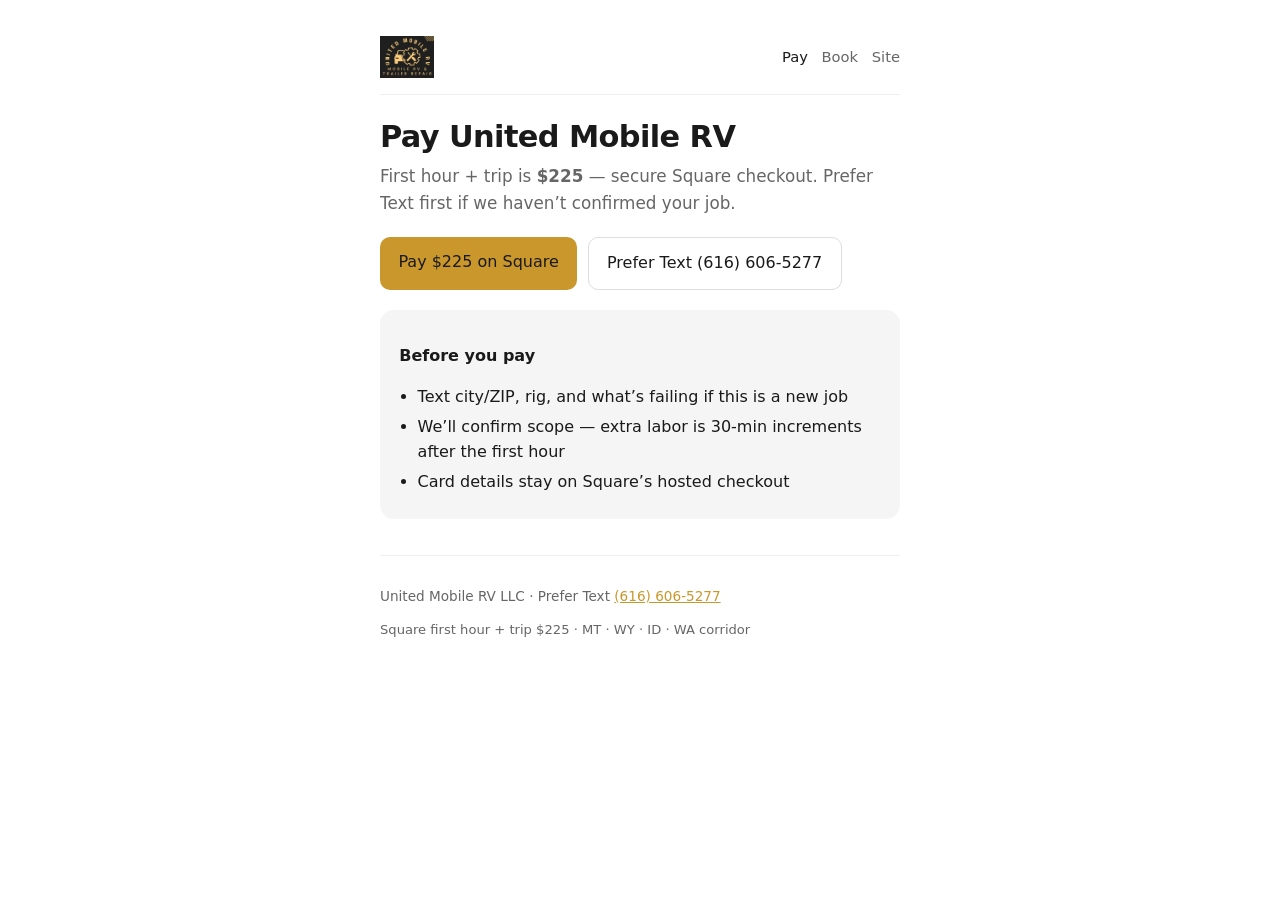
==== index.html @ d43edc6d "fix(pay): Square only — remove Cash App" ====
<!DOCTYPE html>
<html lang="en">
<head>
  <meta charset="utf-8">
  <meta name="viewport" content="width=device-width, initial-scale=1">
  <meta name="theme-color" content="#1A1A1A">
  <title>Pay · United Mobile RV</title>
  <meta name="description" content="Pay United Mobile RV — first hour + trip $225 via Square. Prefer Text (616) 606-5277.">
  <meta name="robots" content="noindex,follow">
  <link rel="icon" href="/assets/brand/favicon-64.png">
  <link rel="stylesheet" href="/assets/styles.css">
</head>
<body>
  <div class="wrap">
    <header>
      <a class="brand" href="/"><img src="/assets/brand/umrt-logo.webp" width="140" height="42" alt="United Mobile RV" fetchpriority="high" decoding="async"></a>
      <nav aria-label="Primary">
        <a href="/" aria-current="page">Pay</a>
        <a href="https://unitedmobilerv.com/book-service/">Book</a>
        <a href="https://united-mobile-rv.pages.dev/">Site</a>
      </nav>
    </header>
    <main>
      <h1>Pay United Mobile RV</h1>
      <p class="lede">First hour + trip is <strong>$225</strong> — secure Square checkout. Prefer Text first if we haven’t confirmed your job.</p>
      <div class="cta">
        <a class="btn" href="https://square.link/u/STB7z2B6" rel="noopener">Pay $225 on Square</a>
        <a class="btn btn-ghost" href="sms:+16166065277">Prefer Text (616) 606-5277</a>
      </div>
      <div class="card">
        <p><strong>Before you pay</strong></p>
        <ul>
          <li>Text city/ZIP, rig, and what’s failing if this is a new job</li>
          <li>We’ll confirm scope — extra labor is 30-min increments after the first hour</li>
          <li>Card details stay on Square’s hosted checkout</li>
        </ul>
      </div>
    </main>
    <footer>
      <p>United Mobile RV LLC · Prefer Text <a href="sms:+16166065277">(616) 606-5277</a></p>
      <p class="fine">Square first hour + trip $225 · MT · WY · ID · WA corridor</p>
    </footer>
  </div>
</body>
</html>
---- assets/styles.css ----
:root{--black:#1A1A1A;--gold:#C9972C;--white:#FFF;--lg:#F5F5F5;--dg:#666;--font:system-ui,-apple-system,Segoe UI,Roboto,sans-serif}
*{box-sizing:border-box}
body{margin:0;font-family:var(--font);color:var(--black);background:var(--white);line-height:1.55}
a{color:var(--gold)}
.wrap{max-width:560px;margin:0 auto;padding:1.25rem 1.25rem 3rem}
header{display:flex;justify-content:space-between;align-items:center;gap:1rem;flex-wrap:wrap;border-bottom:1px solid #eee;padding:1rem 0;margin-bottom:1.5rem}
.brand{display:inline-flex;align-items:center;text-decoration:none}
.brand img{display:block;height:42px;width:auto}
nav{display:flex;flex-wrap:wrap;gap:.85rem;font-size:.92rem}
nav a{text-decoration:none;color:var(--dg)}
nav a:hover,nav a[aria-current="page"]{color:var(--black)}
h1{font-size:clamp(1.55rem,4vw,1.9rem);margin:0 0 .5rem;letter-spacing:-.02em;line-height:1.2}
.lede{color:var(--dg);margin:0 0 1.25rem;font-size:1.05rem}
.card{background:var(--lg);border-radius:14px;padding:1.15rem 1.2rem;margin:1.25rem 0}
.card ul{margin:.5rem 0 0;padding-left:1.15rem}
.card li{margin:.35rem 0}
.cta{display:flex;flex-wrap:wrap;gap:.65rem;margin:1.35rem 0 1rem}
.btn{display:inline-block;border:0;cursor:pointer;padding:.8rem 1.15rem;border-radius:10px;font-weight:700;font:inherit;background:var(--gold);color:var(--black);text-decoration:none}
.btn:hover{filter:brightness(1.05)}
.btn-ghost{background:transparent;border:1px solid #ddd;color:var(--black)}
.pay-grid{display:grid;gap:1rem;margin:1.25rem 0}
@media(min-width:520px){.pay-grid{grid-template-columns:1fr 1fr}}
.pay-opt{background:var(--lg);border-radius:14px;padding:1.1rem;text-align:center}
.pay-opt h2{font-size:1.05rem;margin:0 0 .5rem}
.pay-opt p{margin:0 0 .85rem;font-size:.9rem;color:var(--dg)}
.qr{width:min(180px,70vw);height:auto;margin:.25rem auto .85rem;display:block;border-radius:8px;background:#fff;padding:.35rem}
.note{font-size:.88rem;color:var(--dg);margin:1rem 0 0}
footer{margin-top:2.25rem;padding-top:1rem;border-top:1px solid #eee;font-size:.85rem;color:var(--dg)}
.fine{font-size:.82rem;color:var(--dg)}
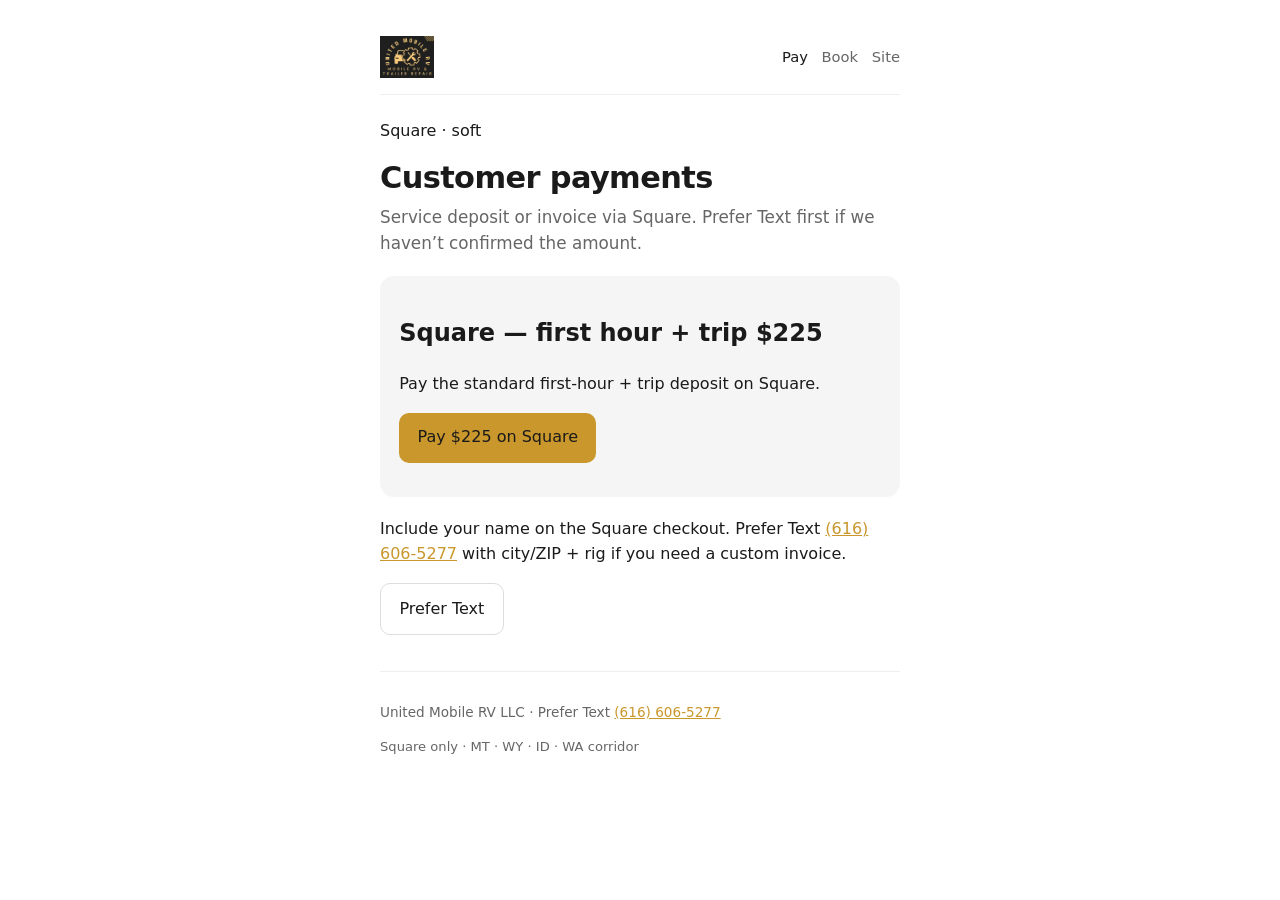
==== commit 6a3e9956: "fix(pay): remove Cash App — Square-only STB7z2B6" ====
--- a/index.html
+++ b/index.html
@@ -3,10 +3,10 @@
 <head>
   <meta charset="utf-8">
   <meta name="viewport" content="width=device-width, initial-scale=1">
+  <title>Pay · United Mobile RV</title>
+  <meta name="description" content="Pay United Mobile RV via Square — first hour + trip $225. Prefer Text (616) 606-5277.">
+  <meta name="robots" content="noindex,follow">
   <meta name="theme-color" content="#1A1A1A">
-  <title>Pay · United Mobile RV</title>
-  <meta name="description" content="Pay United Mobile RV — first hour + trip $225 via Square. Prefer Text (616) 606-5277.">
-  <meta name="robots" content="noindex,follow">
   <link rel="icon" href="/assets/brand/favicon-64.png">
   <link rel="stylesheet" href="/assets/styles.css">
 </head>
@@ -14,31 +14,27 @@
   <div class="wrap">
     <header>
       <a class="brand" href="/"><img src="/assets/brand/umrt-logo.webp" width="140" height="42" alt="United Mobile RV" fetchpriority="high" decoding="async"></a>
-      <nav aria-label="Primary">
+      <nav>
         <a href="/" aria-current="page">Pay</a>
         <a href="https://unitedmobilerv.com/book-service/">Book</a>
         <a href="https://united-mobile-rv.pages.dev/">Site</a>
       </nav>
     </header>
     <main>
-      <h1>Pay United Mobile RV</h1>
-      <p class="lede">First hour + trip is <strong>$225</strong> — secure Square checkout. Prefer Text first if we haven’t confirmed your job.</p>
-      <div class="cta">
-        <a class="btn" href="https://square.link/u/STB7z2B6" rel="noopener">Pay $225 on Square</a>
-        <a class="btn btn-ghost" href="sms:+16166065277">Prefer Text (616) 606-5277</a>
-      </div>
-      <div class="card">
-        <p><strong>Before you pay</strong></p>
-        <ul>
-          <li>Text city/ZIP, rig, and what’s failing if this is a new job</li>
-          <li>We’ll confirm scope — extra labor is 30-min increments after the first hour</li>
-          <li>Card details stay on Square’s hosted checkout</li>
-        </ul>
-      </div>
+      <p class="badge">Square · soft</p>
+      <h1>Customer payments</h1>
+      <p class="lede">Service deposit or invoice via Square. Prefer Text first if we haven’t confirmed the amount.</p>
+      <section class="card pay-opt" aria-labelledby="square-h">
+        <h2 id="square-h">Square — first hour + trip $225</h2>
+        <p>Pay the standard first-hour + trip deposit on Square.</p>
+        <p><a class="btn" href="https://square.link/u/STB7z2B6" rel="noopener">Pay $225 on Square</a></p>
+      </section>
+      <p class="note">Include your name on the Square checkout. Prefer Text <a href="sms:+16166065277">(616) 606-5277</a> with city/ZIP + rig if you need a custom invoice.</p>
+      <p><a class="btn btn-ghost" href="sms:+16166065277">Prefer Text</a></p>
     </main>
     <footer>
       <p>United Mobile RV LLC · Prefer Text <a href="sms:+16166065277">(616) 606-5277</a></p>
-      <p class="fine">Square first hour + trip $225 · MT · WY · ID · WA corridor</p>
+      <p class="fine">Square only · MT · WY · ID · WA corridor</p>
     </footer>
   </div>
 </body>
--- a/assets/styles.css
+++ b/assets/styles.css
@@ -1,29 +1,16 @@
 :root{--black:#1A1A1A;--gold:#C9972C;--white:#FFF;--lg:#F5F5F5;--dg:#666;--font:system-ui,-apple-system,Segoe UI,Roboto,sans-serif}
-*{box-sizing:border-box}
-body{margin:0;font-family:var(--font);color:var(--black);background:var(--white);line-height:1.55}
-a{color:var(--gold)}
-.wrap{max-width:560px;margin:0 auto;padding:1.25rem 1.25rem 3rem}
+*{box-sizing:border-box}body{margin:0;font-family:var(--font);color:var(--black);background:var(--white);line-height:1.55}
+a{color:var(--gold)}.wrap{max-width:560px;margin:0 auto;padding:1.25rem 1.25rem 3rem}
 header{display:flex;justify-content:space-between;align-items:center;gap:1rem;flex-wrap:wrap;border-bottom:1px solid #eee;padding:1rem 0;margin-bottom:1.5rem}
-.brand{display:inline-flex;align-items:center;text-decoration:none}
-.brand img{display:block;height:42px;width:auto}
-nav{display:flex;flex-wrap:wrap;gap:.85rem;font-size:.92rem}
-nav a{text-decoration:none;color:var(--dg)}
+.brand{display:inline-flex;align-items:center;text-decoration:none}.brand img{display:block;height:42px;width:auto}
+nav{display:flex;flex-wrap:wrap;gap:.85rem;font-size:.92rem}nav a{text-decoration:none;color:var(--dg)}
 nav a:hover,nav a[aria-current="page"]{color:var(--black)}
 h1{font-size:clamp(1.55rem,4vw,1.9rem);margin:0 0 .5rem;letter-spacing:-.02em;line-height:1.2}
 .lede{color:var(--dg);margin:0 0 1.25rem;font-size:1.05rem}
 .card{background:var(--lg);border-radius:14px;padding:1.15rem 1.2rem;margin:1.25rem 0}
-.card ul{margin:.5rem 0 0;padding-left:1.15rem}
-.card li{margin:.35rem 0}
+.card ul{margin:.5rem 0 0;padding-left:1.15rem}.card li{margin:.35rem 0}
 .cta{display:flex;flex-wrap:wrap;gap:.65rem;margin:1.35rem 0 1rem}
 .btn{display:inline-block;border:0;cursor:pointer;padding:.8rem 1.15rem;border-radius:10px;font-weight:700;font:inherit;background:var(--gold);color:var(--black);text-decoration:none}
-.btn:hover{filter:brightness(1.05)}
-.btn-ghost{background:transparent;border:1px solid #ddd;color:var(--black)}
-.pay-grid{display:grid;gap:1rem;margin:1.25rem 0}
-@media(min-width:520px){.pay-grid{grid-template-columns:1fr 1fr}}
-.pay-opt{background:var(--lg);border-radius:14px;padding:1.1rem;text-align:center}
-.pay-opt h2{font-size:1.05rem;margin:0 0 .5rem}
-.pay-opt p{margin:0 0 .85rem;font-size:.9rem;color:var(--dg)}
-.qr{width:min(180px,70vw);height:auto;margin:.25rem auto .85rem;display:block;border-radius:8px;background:#fff;padding:.35rem}
-.note{font-size:.88rem;color:var(--dg);margin:1rem 0 0}
+.btn:hover{filter:brightness(1.05)}.btn-ghost{background:transparent;border:1px solid #ddd;color:var(--black)}
 footer{margin-top:2.25rem;padding-top:1rem;border-top:1px solid #eee;font-size:.85rem;color:var(--dg)}
 .fine{font-size:.82rem;color:var(--dg)}
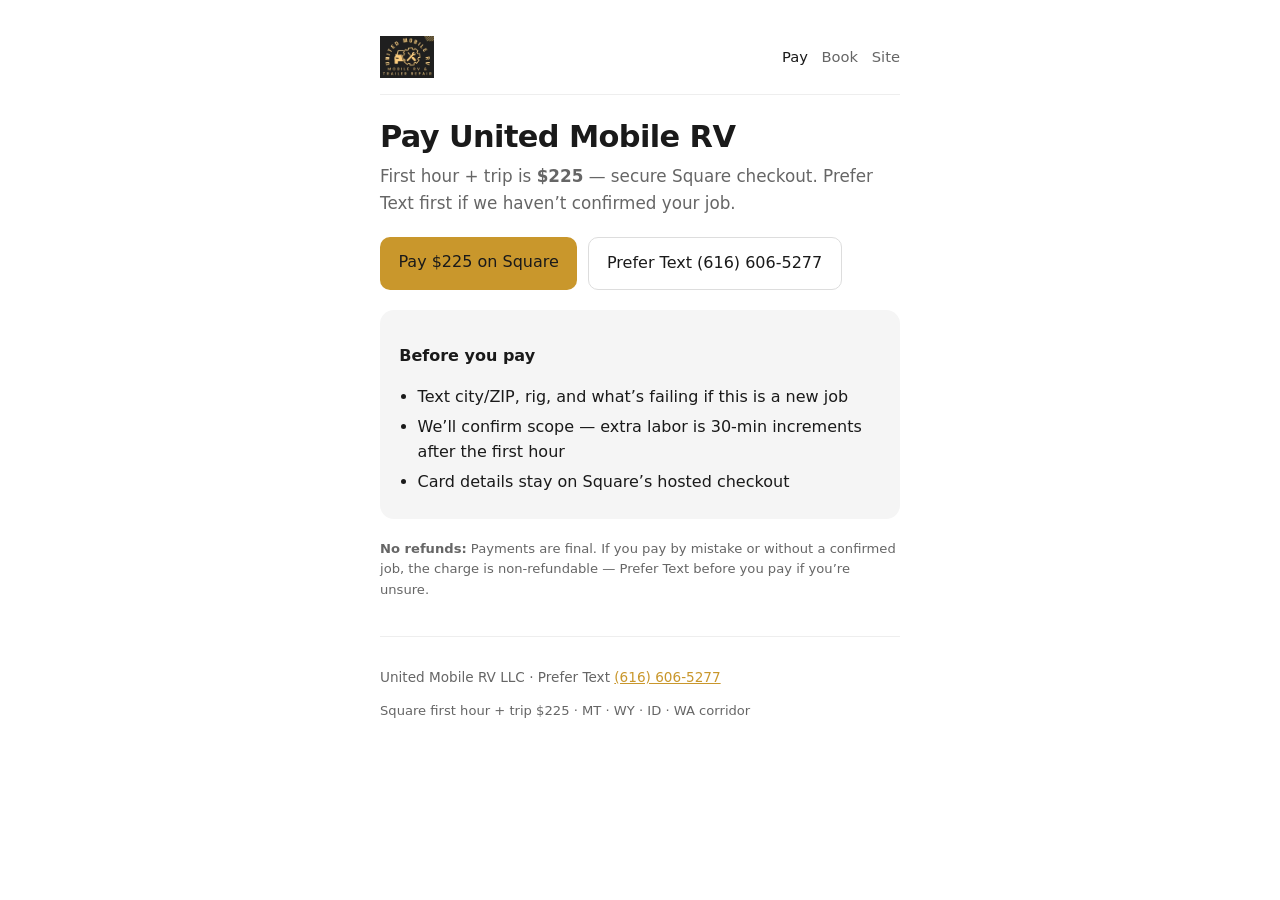
==== commit e92cae4f: "fix(pay): no-refund disclaimer; remove Cash App copy" ====
--- a/index.html
+++ b/index.html
@@ -3,10 +3,10 @@
 <head>
   <meta charset="utf-8">
   <meta name="viewport" content="width=device-width, initial-scale=1">
+  <meta name="theme-color" content="#1A1A1A">
   <title>Pay · United Mobile RV</title>
-  <meta name="description" content="Pay United Mobile RV via Square — first hour + trip $225. Prefer Text (616) 606-5277.">
+  <meta name="description" content="Pay United Mobile RV — first hour + trip $225 via Square. Prefer Text (616) 606-5277.">
   <meta name="robots" content="noindex,follow">
-  <meta name="theme-color" content="#1A1A1A">
   <link rel="icon" href="/assets/brand/favicon-64.png">
   <link rel="stylesheet" href="/assets/styles.css">
 </head>
@@ -14,27 +14,32 @@
   <div class="wrap">
     <header>
       <a class="brand" href="/"><img src="/assets/brand/umrt-logo.webp" width="140" height="42" alt="United Mobile RV" fetchpriority="high" decoding="async"></a>
-      <nav>
+      <nav aria-label="Primary">
         <a href="/" aria-current="page">Pay</a>
         <a href="https://unitedmobilerv.com/book-service/">Book</a>
         <a href="https://united-mobile-rv.pages.dev/">Site</a>
       </nav>
     </header>
     <main>
-      <p class="badge">Square · soft</p>
-      <h1>Customer payments</h1>
-      <p class="lede">Service deposit or invoice via Square. Prefer Text first if we haven’t confirmed the amount.</p>
-      <section class="card pay-opt" aria-labelledby="square-h">
-        <h2 id="square-h">Square — first hour + trip $225</h2>
-        <p>Pay the standard first-hour + trip deposit on Square.</p>
-        <p><a class="btn" href="https://square.link/u/STB7z2B6" rel="noopener">Pay $225 on Square</a></p>
-      </section>
-      <p class="note">Include your name on the Square checkout. Prefer Text <a href="sms:+16166065277">(616) 606-5277</a> with city/ZIP + rig if you need a custom invoice.</p>
-      <p><a class="btn btn-ghost" href="sms:+16166065277">Prefer Text</a></p>
+      <h1>Pay United Mobile RV</h1>
+      <p class="lede">First hour + trip is <strong>$225</strong> — secure Square checkout. Prefer Text first if we haven’t confirmed your job.</p>
+      <div class="cta">
+        <a class="btn" href="https://square.link/u/STB7z2B6" rel="noopener">Pay $225 on Square</a>
+        <a class="btn btn-ghost" href="sms:+16166065277">Prefer Text (616) 606-5277</a>
+      </div>
+      <div class="card">
+        <p><strong>Before you pay</strong></p>
+        <ul>
+          <li>Text city/ZIP, rig, and what’s failing if this is a new job</li>
+          <li>We’ll confirm scope — extra labor is 30-min increments after the first hour</li>
+          <li>Card details stay on Square’s hosted checkout</li>
+        </ul>
+      </div>
+      <p class="fine" style="margin-top:1rem"><strong>No refunds:</strong> Payments are final. If you pay by mistake or without a confirmed job, the charge is non-refundable — Prefer Text before you pay if you’re unsure.</p>
     </main>
     <footer>
       <p>United Mobile RV LLC · Prefer Text <a href="sms:+16166065277">(616) 606-5277</a></p>
-      <p class="fine">Square only · MT · WY · ID · WA corridor</p>
+      <p class="fine">Square first hour + trip $225 · MT · WY · ID · WA corridor</p>
     </footer>
   </div>
 </body>
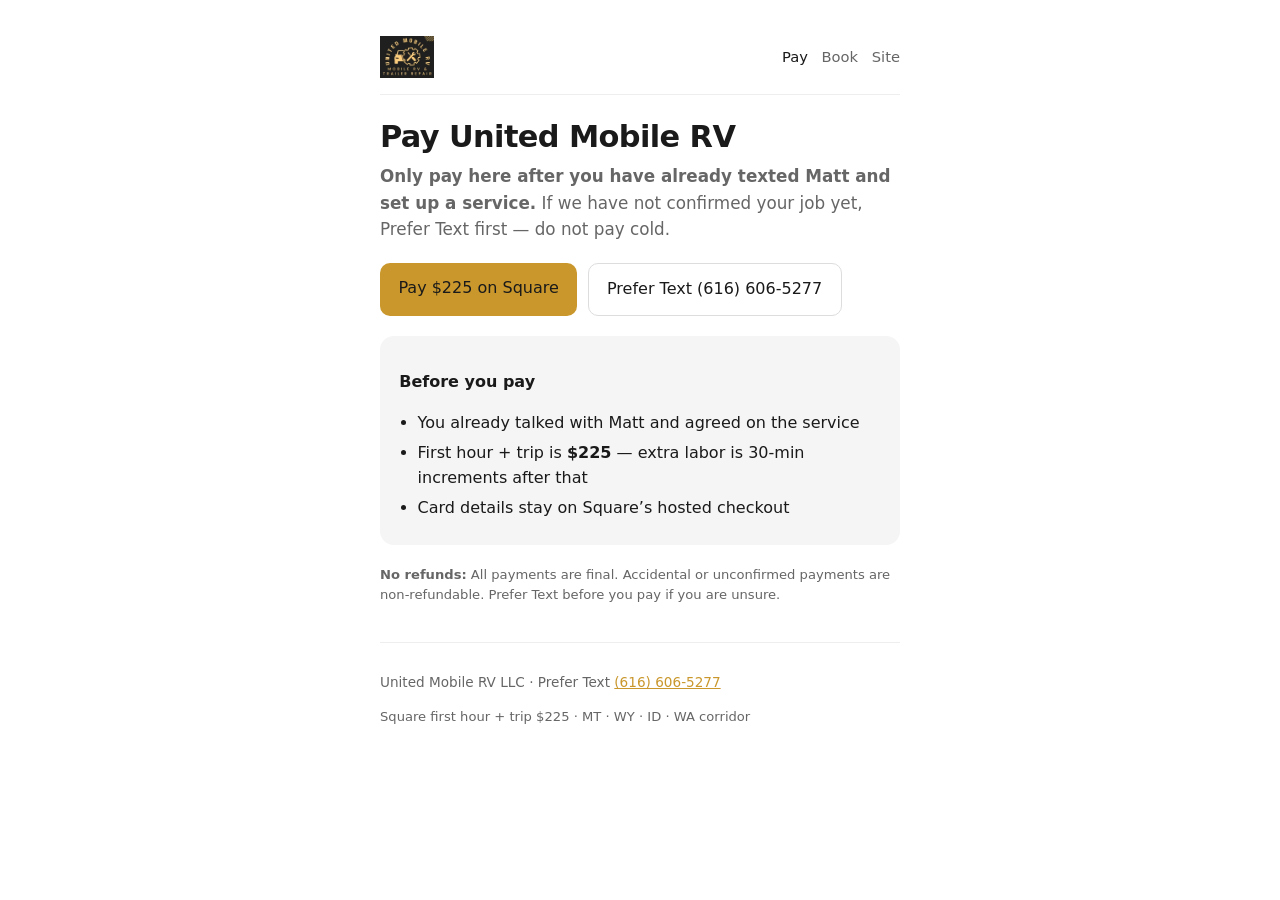
==== commit 8a33a796: "fix(pay): talk-first gate + no-refund disclaimer" ====
--- a/index.html
+++ b/index.html
@@ -5,7 +5,7 @@
   <meta name="viewport" content="width=device-width, initial-scale=1">
   <meta name="theme-color" content="#1A1A1A">
   <title>Pay · United Mobile RV</title>
-  <meta name="description" content="Pay United Mobile RV — first hour + trip $225 via Square. Prefer Text (616) 606-5277.">
+  <meta name="description" content="Pay United Mobile RV after Matt confirms your service — first hour + trip $225 via Square. Prefer Text (616) 606-5277.">
   <meta name="robots" content="noindex,follow">
   <link rel="icon" href="/assets/brand/favicon-64.png">
   <link rel="stylesheet" href="/assets/styles.css">
@@ -22,7 +22,7 @@
     </header>
     <main>
       <h1>Pay United Mobile RV</h1>
-      <p class="lede">First hour + trip is <strong>$225</strong> — secure Square checkout. Prefer Text first if we haven’t confirmed your job.</p>
+      <p class="lede"><strong>Only pay here after you have already texted Matt and set up a service.</strong> If we have not confirmed your job yet, Prefer Text first — do not pay cold.</p>
       <div class="cta">
         <a class="btn" href="https://square.link/u/STB7z2B6" rel="noopener">Pay $225 on Square</a>
         <a class="btn btn-ghost" href="sms:+16166065277">Prefer Text (616) 606-5277</a>
@@ -30,12 +30,12 @@
       <div class="card">
         <p><strong>Before you pay</strong></p>
         <ul>
-          <li>Text city/ZIP, rig, and what’s failing if this is a new job</li>
-          <li>We’ll confirm scope — extra labor is 30-min increments after the first hour</li>
+          <li>You already talked with Matt and agreed on the service</li>
+          <li>First hour + trip is <strong>$225</strong> — extra labor is 30-min increments after that</li>
           <li>Card details stay on Square’s hosted checkout</li>
         </ul>
       </div>
-      <p class="fine" style="margin-top:1rem"><strong>No refunds:</strong> Payments are final. If you pay by mistake or without a confirmed job, the charge is non-refundable — Prefer Text before you pay if you’re unsure.</p>
+      <p class="fine" style="margin-top:1rem"><strong>No refunds:</strong> All payments are final. Accidental or unconfirmed payments are non-refundable. Prefer Text before you pay if you are unsure.</p>
     </main>
     <footer>
       <p>United Mobile RV LLC · Prefer Text <a href="sms:+16166065277">(616) 606-5277</a></p>
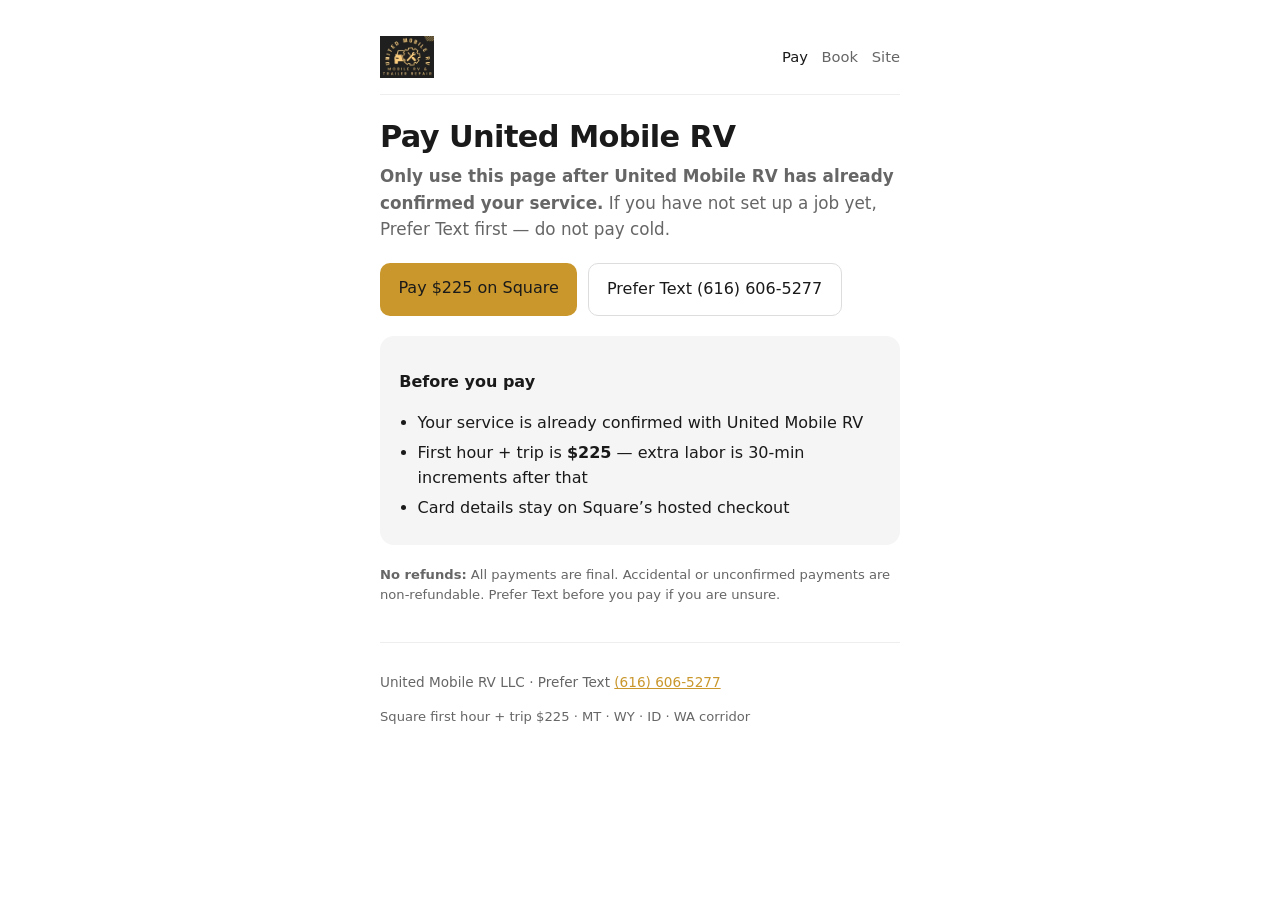
==== commit 3063f964: "fix(pay): confirmed-service gate without personal name" ====
--- a/index.html
+++ b/index.html
@@ -5,7 +5,7 @@
   <meta name="viewport" content="width=device-width, initial-scale=1">
   <meta name="theme-color" content="#1A1A1A">
   <title>Pay · United Mobile RV</title>
-  <meta name="description" content="Pay United Mobile RV after Matt confirms your service — first hour + trip $225 via Square. Prefer Text (616) 606-5277.">
+  <meta name="description" content="Pay United Mobile RV after your service is confirmed — first hour + trip $225 via Square. Prefer Text (616) 606-5277.">
   <meta name="robots" content="noindex,follow">
   <link rel="icon" href="/assets/brand/favicon-64.png">
   <link rel="stylesheet" href="/assets/styles.css">
@@ -22,7 +22,7 @@
     </header>
     <main>
       <h1>Pay United Mobile RV</h1>
-      <p class="lede"><strong>Only pay here after you have already texted Matt and set up a service.</strong> If we have not confirmed your job yet, Prefer Text first — do not pay cold.</p>
+      <p class="lede"><strong>Only use this page after United Mobile RV has already confirmed your service.</strong> If you have not set up a job yet, Prefer Text first — do not pay cold.</p>
       <div class="cta">
         <a class="btn" href="https://square.link/u/STB7z2B6" rel="noopener">Pay $225 on Square</a>
         <a class="btn btn-ghost" href="sms:+16166065277">Prefer Text (616) 606-5277</a>
@@ -30,7 +30,7 @@
       <div class="card">
         <p><strong>Before you pay</strong></p>
         <ul>
-          <li>You already talked with Matt and agreed on the service</li>
+          <li>Your service is already confirmed with United Mobile RV</li>
           <li>First hour + trip is <strong>$225</strong> — extra labor is 30-min increments after that</li>
           <li>Card details stay on Square’s hosted checkout</li>
         </ul>
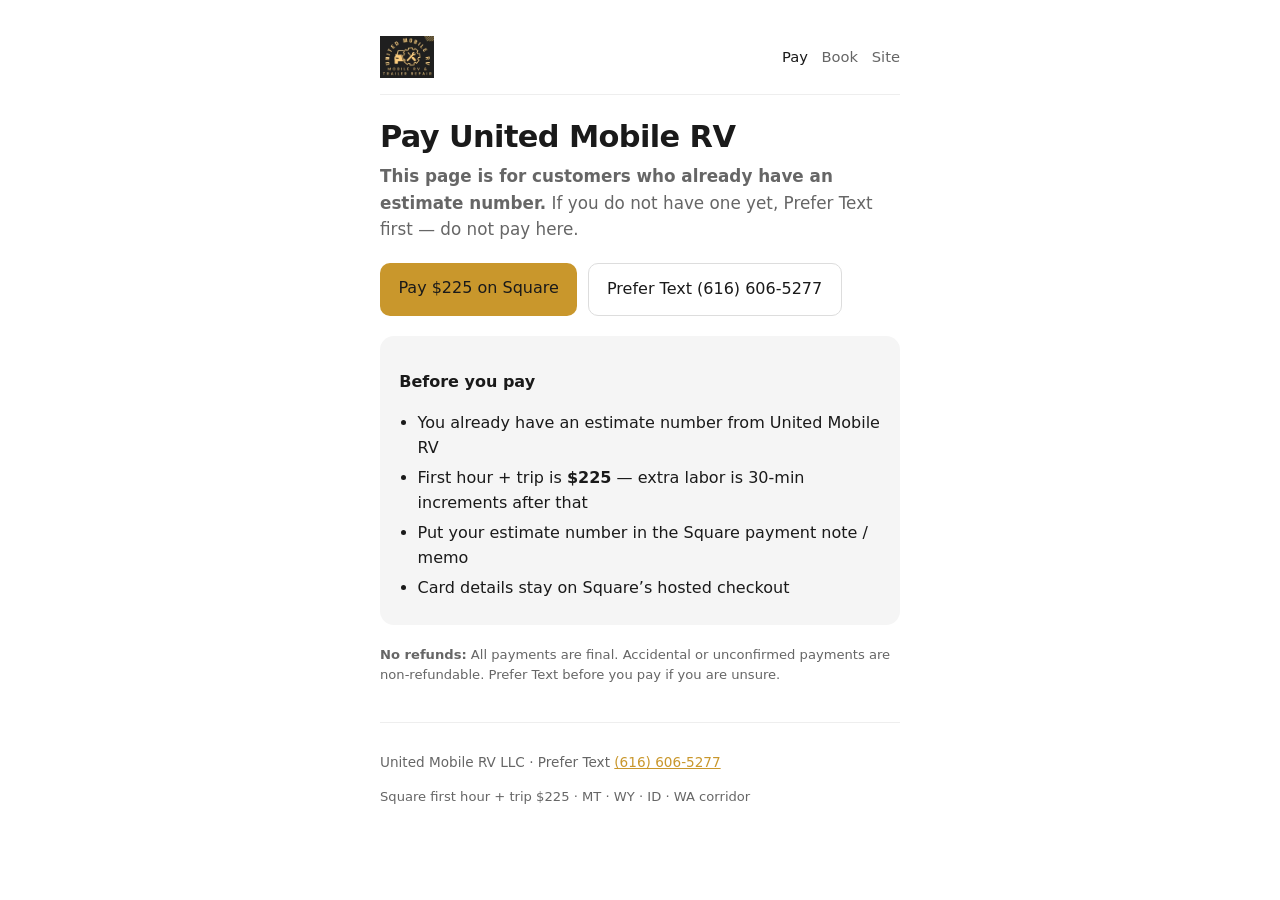
==== commit d07c5f6f: "fix(pay): estimate-number customers only + no refunds" ====
--- a/index.html
+++ b/index.html
@@ -5,7 +5,7 @@
   <meta name="viewport" content="width=device-width, initial-scale=1">
   <meta name="theme-color" content="#1A1A1A">
   <title>Pay · United Mobile RV</title>
-  <meta name="description" content="Pay United Mobile RV after your service is confirmed — first hour + trip $225 via Square. Prefer Text (616) 606-5277.">
+  <meta name="description" content="Pay United Mobile RV with your estimate number — first hour + trip $225 via Square. Prefer Text (616) 606-5277.">
   <meta name="robots" content="noindex,follow">
   <link rel="icon" href="/assets/brand/favicon-64.png">
   <link rel="stylesheet" href="/assets/styles.css">
@@ -22,7 +22,7 @@
     </header>
     <main>
       <h1>Pay United Mobile RV</h1>
-      <p class="lede"><strong>Only use this page after United Mobile RV has already confirmed your service.</strong> If you have not set up a job yet, Prefer Text first — do not pay cold.</p>
+      <p class="lede"><strong>This page is for customers who already have an estimate number.</strong> If you do not have one yet, Prefer Text first — do not pay here.</p>
       <div class="cta">
         <a class="btn" href="https://square.link/u/STB7z2B6" rel="noopener">Pay $225 on Square</a>
         <a class="btn btn-ghost" href="sms:+16166065277">Prefer Text (616) 606-5277</a>
@@ -30,8 +30,9 @@
       <div class="card">
         <p><strong>Before you pay</strong></p>
         <ul>
-          <li>Your service is already confirmed with United Mobile RV</li>
+          <li>You already have an estimate number from United Mobile RV</li>
           <li>First hour + trip is <strong>$225</strong> — extra labor is 30-min increments after that</li>
+          <li>Put your estimate number in the Square payment note / memo</li>
           <li>Card details stay on Square’s hosted checkout</li>
         </ul>
       </div>
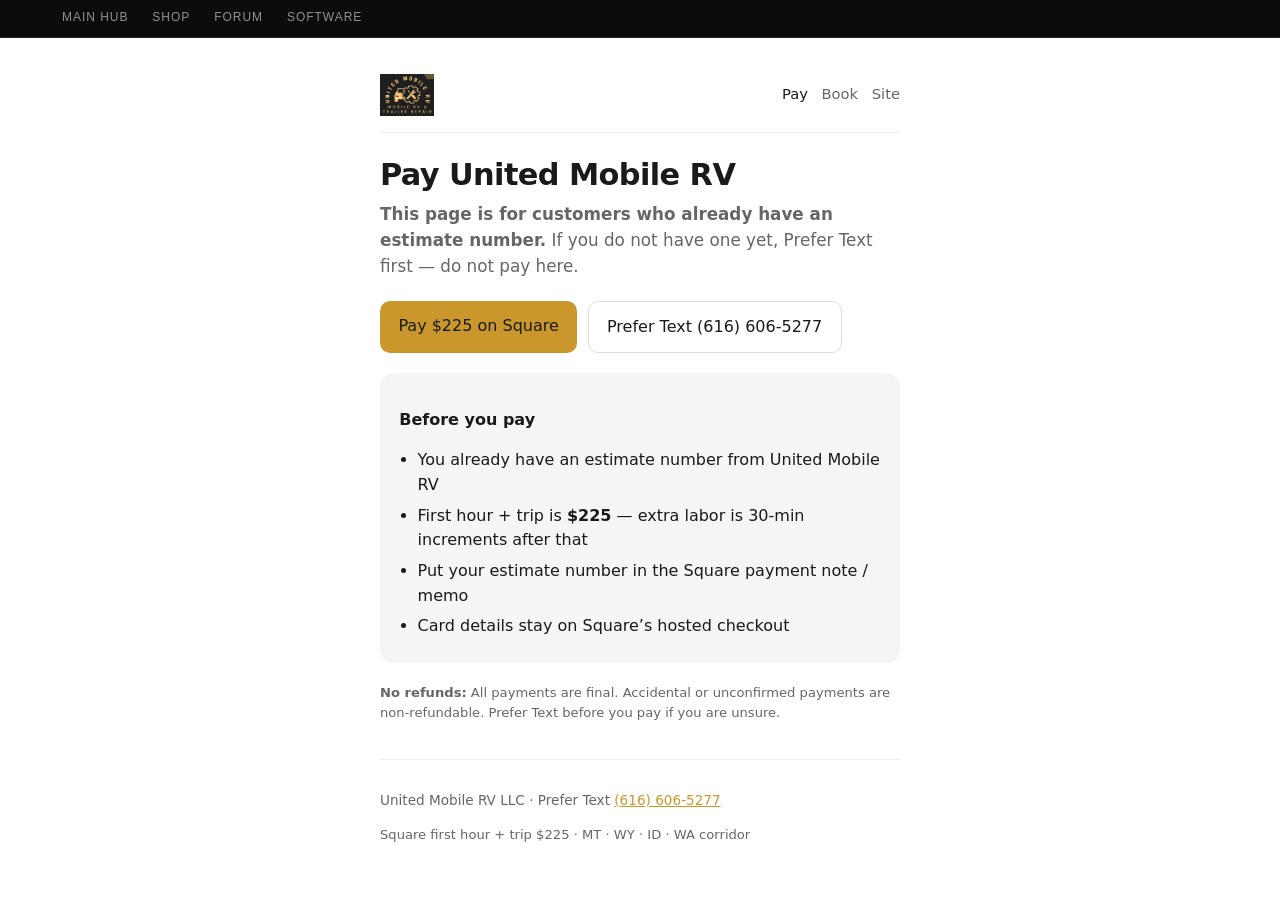
==== commit dafe8f31: "Add UMRT cross-platform nav bar design/platform-bar.css + a slim top strip linking Main Hub / Shop /" ====
--- a/index.html
+++ b/index.html
@@ -9,8 +9,18 @@
   <meta name="robots" content="noindex,follow">
   <link rel="icon" href="/assets/brand/favicon-64.png">
   <link rel="stylesheet" href="/assets/styles.css">
+<link rel="stylesheet" href="/design/platform-bar.css">
 </head>
 <body>
+  <div class="umrt-platform-bar" role="navigation" aria-label="UMRT properties">
+    <div class="umrt-platform-bar-inner">
+      <a href="https://unitedmobilerv.com/" data-platform-link="hub">Main Hub</a>
+      <a href="https://shop.unitedmobilerv.com/" data-platform-link="shop">Shop</a>
+      <a href="https://forum.unitedmobilerv.com/" data-platform-link="forum">Forum</a>
+      <a href="https://umrt-software.pages.dev/" data-platform-link="software">Software</a>
+    </div>
+  </div>
+
   <div class="wrap">
     <header>
       <a class="brand" href="/"><img src="/assets/brand/umrt-logo.webp" width="140" height="42" alt="United Mobile RV" fetchpriority="high" decoding="async"></a>
--- a/design/platform-bar.css
+++ b/design/platform-bar.css
@@ -0,0 +1,47 @@
+/* UMRT cross-platform bar — tokens sourced from design/theme.json.
+   ~600 bytes gzipped, no external requests, no framework. Safe on slow
+   cellular/satellite links (weBoost/Starlink users are the audience). */
+
+.umrt-platform-bar {
+  background: #0C0C0C;
+  border-bottom: 1px solid rgba(255,255,255,0.12);
+  font-family: "Inter", "Helvetica Neue", Helvetica, Arial, system-ui, sans-serif;
+}
+
+.umrt-platform-bar-inner {
+  width: min(100% - 48px, 1160px);
+  margin-inline: auto;
+  display: flex;
+  gap: 20px;
+  overflow-x: auto;
+  -webkit-overflow-scrolling: touch;
+  scrollbar-width: none;
+}
+.umrt-platform-bar-inner::-webkit-scrollbar { display: none; }
+
+.umrt-platform-bar a {
+  flex: 0 0 auto;
+  padding: 8px 2px;
+  font-size: 12px;
+  letter-spacing: 0.08em;
+  text-transform: uppercase;
+  color: rgba(255,255,255,0.55);
+  text-decoration: none;
+  border-bottom: 2px solid transparent;
+  white-space: nowrap;
+}
+
+.umrt-platform-bar a:hover {
+  color: #FFFFFF;
+}
+
+.umrt-platform-bar a.is-current {
+  color: #C9972C;
+  border-bottom-color: #C9972C;
+  font-weight: 600;
+}
+
+@media (max-width: 480px) {
+  .umrt-platform-bar-inner { gap: 16px; }
+  .umrt-platform-bar a { font-size: 11px; }
+}
